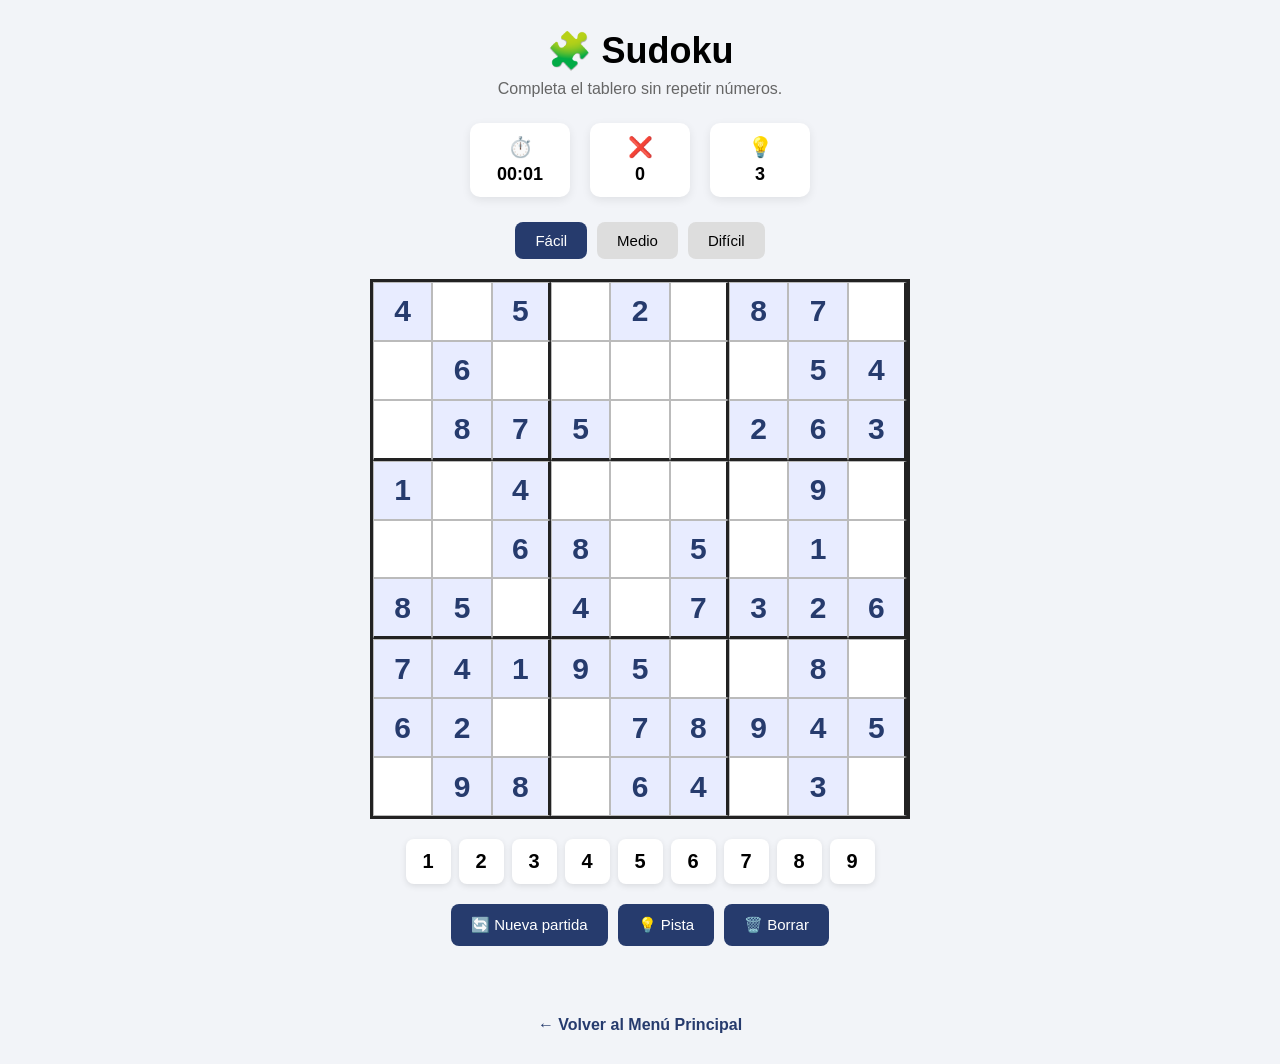
==== sudoku/sudoku.html @ 6383b307 "Add files via upload" ====
<!DOCTYPE html>
<html lang="es">

<head>

    <meta charset="UTF-8">

    <meta
        name="viewport"
        content="width=device-width, initial-scale=1.0"
    >

    <title>Sudoku</title>

    <link
        rel="stylesheet"
        href="sudoku.css"
    >

</head>

<body>

    <main class="sudoku-container">

        <header class="sudoku-header">

            <h1>🧩 Sudoku</h1>

            <p>Completa el tablero sin repetir números.</p>

        </header>


        <!-- INFORMACIÓN DEL JUEGO -->

        <section class="sudoku-info">

            <div class="info-item">

                <span>⏱️</span>

                <strong id="tiempo">
                    00:00
                </strong>

            </div>


            <div class="info-item">

                <span>❌</span>

                <strong id="errores">
                    0
                </strong>

            </div>


            <div class="info-item">

                <span>💡</span>

                <strong id="pistas">
                    3
                </strong>

            </div>

        </section>


        <!-- DIFICULTAD -->

        <section class="dificultad">

            <button
                class="dificultad-btn activo"
                data-dificultad="facil"
            >
                Fácil
            </button>

            <button
                class="dificultad-btn"
                data-dificultad="medio"
            >
                Medio
            </button>

            <button
                class="dificultad-btn"
                data-dificultad="dificil"
            >
                Difícil
            </button>

        </section>


        <!-- TABLERO -->

        <section class="tablero-container">

            <div
                id="tablero"
                class="tablero"
            >

                <!-- Las 81 casillas serán creadas
                     mediante JavaScript -->

            </div>

        </section>


        <!-- NÚMEROS -->

        <section class="numeros">

            <button class="numero-btn" data-numero="1">
                1
            </button>

            <button class="numero-btn" data-numero="2">
                2
            </button>

            <button class="numero-btn" data-numero="3">
                3
            </button>

            <button class="numero-btn" data-numero="4">
                4
            </button>

            <button class="numero-btn" data-numero="5">
                5
            </button>

            <button class="numero-btn" data-numero="6">
                6
            </button>

            <button class="numero-btn" data-numero="7">
                7
            </button>

            <button class="numero-btn" data-numero="8">
                8
            </button>

            <button class="numero-btn" data-numero="9">
                9
            </button>

        </section>


        <!-- ACCIONES -->

        <section class="acciones">

            <button id="nuevaPartida">
                🔄 Nueva partida
            </button>

            <button id="pista">
                💡 Pista
            </button>

            <button id="borrar">
                🗑️ Borrar
            </button>

        </section>


        <!-- MENSAJE -->

        <div
            id="mensaje"
            class="mensaje"
        ></div>


        <!-- REGRESAR -->

        <a
            href="index.html"
            class="volver"
        >
            ← Volver al Menú Principal
        </a>

    </main>


    <script src="sudoku.js"></script>

</body>

</html>
---- sudoku/sudoku.css ----
* {
    box-sizing: border-box;
}


body {

    margin: 0;

    min-height: 100vh;

    font-family: Arial, sans-serif;

    background: #f2f4f8;

    display: flex;

    justify-content: center;

    align-items: center;

}


.sudoku-container {

    width: 95%;

    max-width: 700px;

    padding: 30px;

    text-align: center;

}


.sudoku-header h1 {

    margin: 0;

    font-size: 36px;

}


.sudoku-header p {

    color: #666;

    margin-top: 8px;

}


/* ==========================================
   INFORMACIÓN
   ========================================== */

.sudoku-info {

    display: flex;

    justify-content: center;

    gap: 20px;

    margin: 25px 0;

}


.info-item {

    min-width: 100px;

    padding: 12px 18px;

    background: white;

    border-radius: 10px;

    box-shadow:
        0 3px 10px
        rgba(0, 0, 0, 0.08);

}


.info-item span {

    display: block;

    font-size: 20px;

}


.info-item strong {

    display: block;

    margin-top: 5px;

    font-size: 18px;

}


/* ==========================================
   DIFICULTAD
   ========================================== */

.dificultad {

    display: flex;

    justify-content: center;

    gap: 10px;

    margin-bottom: 20px;

}


.dificultad-btn {

    padding: 10px 20px;

    border: none;

    border-radius: 8px;

    background: #ddd;

    cursor: pointer;

    font-size: 15px;

}


.dificultad-btn.activo {

    background: #263b6d;

    color: white;

}


/* ==========================================
   TABLERO
   ========================================== */

.tablero-container {

    display: flex;

    justify-content: center;

}


.tablero {

    display: grid;

    grid-template-columns:
        repeat(9, 1fr);

    width: min(90vw, 540px);

    aspect-ratio: 1 / 1;

    background: #222;

    border: 3px solid #222;

}


/* ==========================================
   CASILLAS
   ========================================== */

.casilla {

    background: white;

    border: 1px solid #bbb;

    display: flex;

    align-items: center;

    justify-content: center;

    font-size: clamp(18px, 4vw, 30px);

    font-weight: bold;

    cursor: pointer;

    user-select: none;

}


.casilla:hover {

    background: #eef2ff;

}


/* Líneas gruesas cada 3 columnas */

.casilla:nth-child(3n) {

    border-right: 3px solid #222;

}


/* Líneas gruesas cada 3 filas */

.casilla:nth-child(n+19):nth-child(-n+27),
.casilla:nth-child(n+46):nth-child(-n+54) {

    border-bottom: 3px solid #222;

}


/* ==========================================
   NÚMEROS
   ========================================== */

.numeros {

    display: flex;

    justify-content: center;

    gap: 8px;

    margin: 20px auto;

    flex-wrap: wrap;

}


.numero-btn {

    width: 45px;

    height: 45px;

    border: none;

    border-radius: 8px;

    background: white;

    box-shadow:
        0 2px 6px
        rgba(0, 0, 0, 0.1);

    font-size: 20px;

    font-weight: bold;

    cursor: pointer;

}


.numero-btn:hover {

    background: #eef2ff;

}


/* ==========================================
   ACCIONES
   ========================================== */

.acciones {

    display: flex;

    justify-content: center;

    gap: 10px;

    flex-wrap: wrap;

}


.acciones button {

    padding: 12px 20px;

    border: none;

    border-radius: 8px;

    cursor: pointer;

    font-size: 15px;

    background: #263b6d;

    color: white;

}


.acciones button:hover {

    opacity: 0.9;

}


/* ==========================================
   MENSAJE
   ========================================== */

.mensaje {

    min-height: 30px;

    margin-top: 20px;

    font-weight: bold;

}


/* ==========================================
   VOLVER
   ========================================== */

.volver {

    display: inline-block;

    margin-top: 20px;

    color: #263b6d;

    text-decoration: none;

    font-weight: bold;

}


.volver:hover {

    text-decoration: underline;

}


/* ==========================================
   RESPONSIVE
   ========================================== */

@media (max-width: 500px) {

    .sudoku-container {

        padding: 15px;

    }


    .sudoku-info {

        gap: 8px;

    }


    .info-item {

        min-width: 80px;

        padding: 10px;

    }


    .dificultad-btn {

        padding: 8px 12px;

    }

}

.casilla.fija {

    background: #e8ecff;

    color: #263b6d;

}

.casilla.seleccionada {

    background: #cdd8ff;

}

.casilla.error {

    background: #ffd6d6;

    color: #c62828;

}

.casilla.completado {

    background: #d9f7df;

    color: #16803c;

}
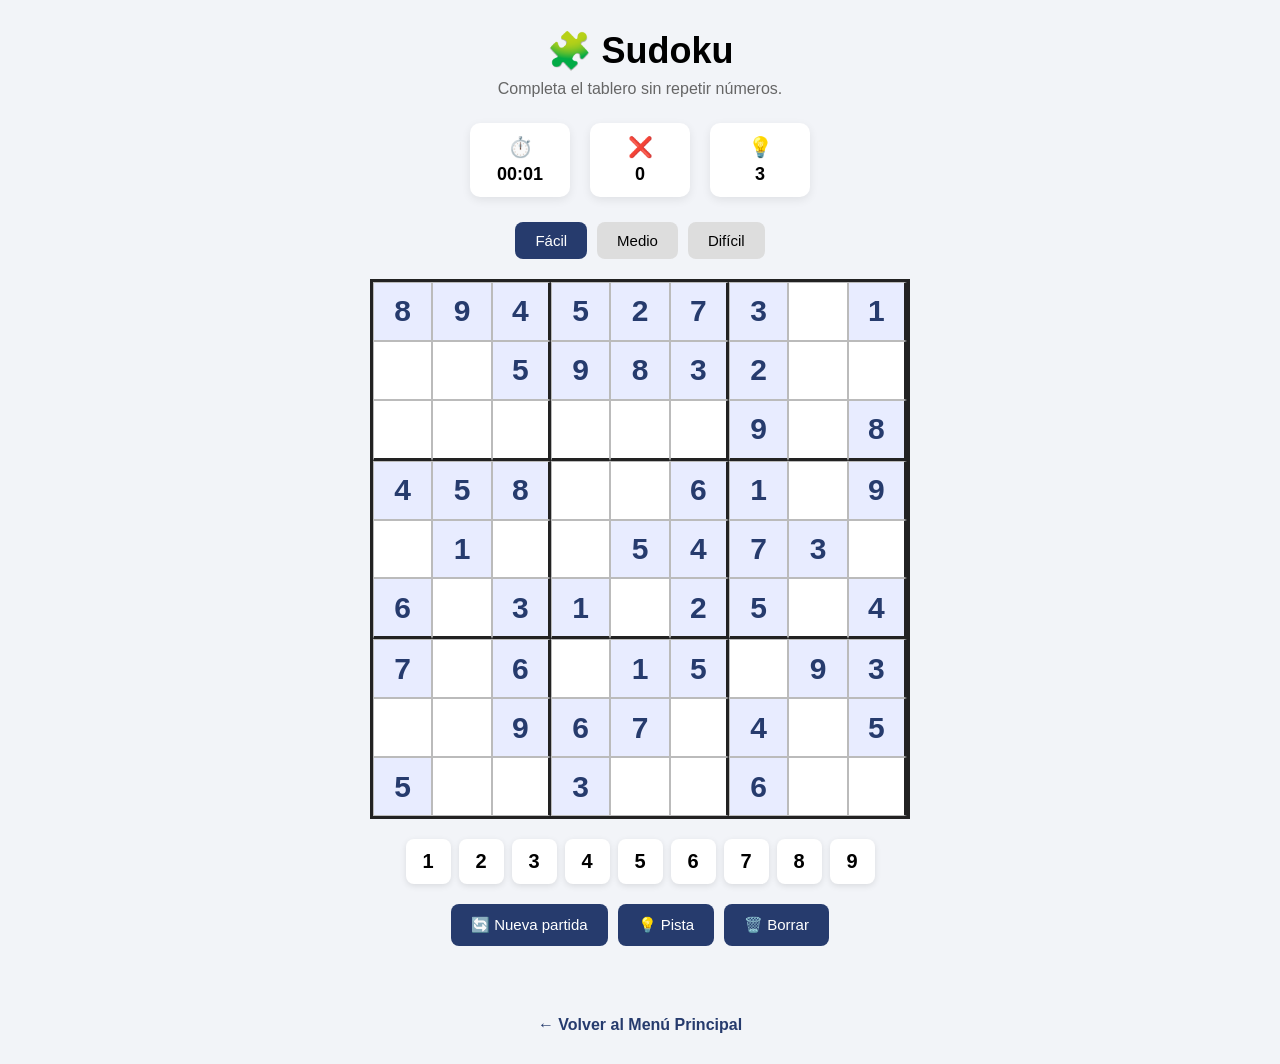
==== commit 2100205c: "Add files via upload se arreglo el regresar al menu principal" ====
--- a/sudoku/sudoku.html
+++ b/sudoku/sudoku.html
@@ -189,7 +189,7 @@
         <!-- REGRESAR -->
 
         <a
-            href="index.html"
+            href="../index.html"
             class="volver"
         >
             ← Volver al Menú Principal
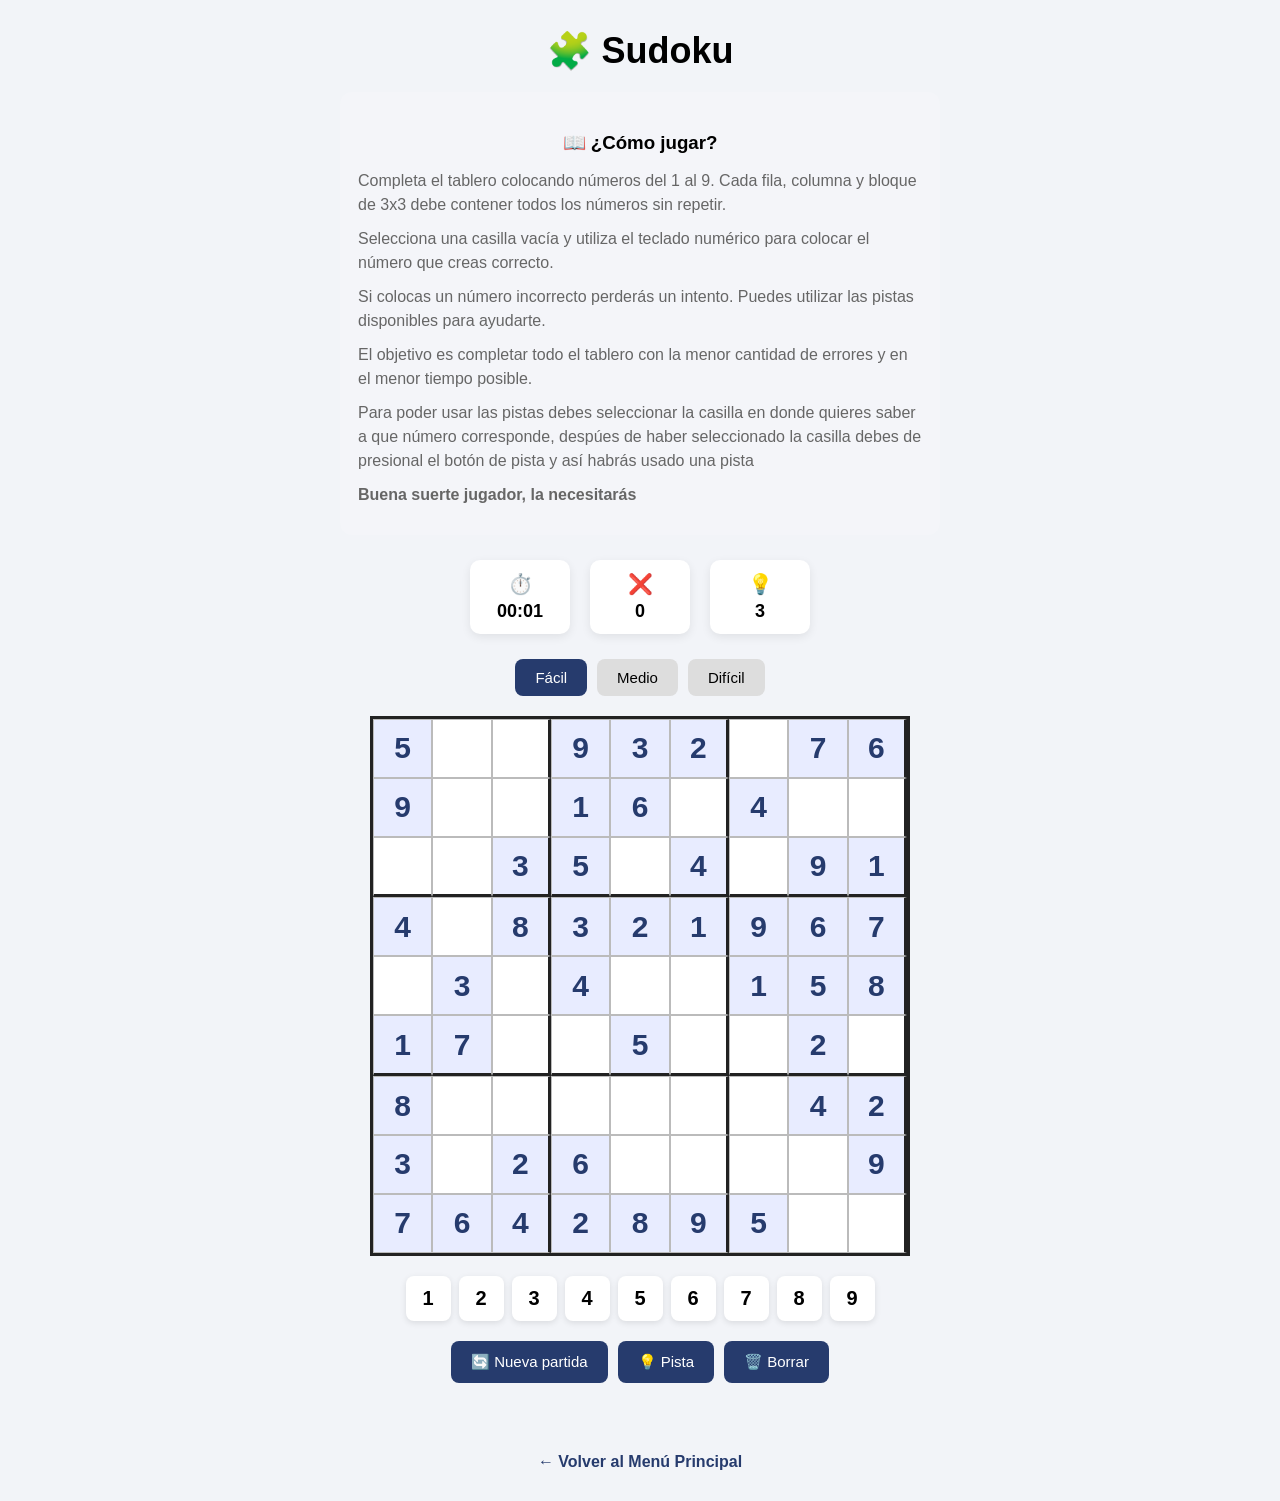
==== commit cece2267: "Add files via upload masa cambios 2" ====
--- a/sudoku/sudoku.html
+++ b/sudoku/sudoku.html
@@ -27,7 +27,42 @@
 
             <h1>🧩 Sudoku</h1>
 
-            <p>Completa el tablero sin repetir números.</p>
+            <div class="instrucciones-sudoku">
+
+            <h3>📖 ¿Cómo jugar?</h3>
+
+            <p>
+                Completa el tablero colocando números del 1 al 9.
+                Cada fila, columna y bloque de 3x3 debe contener
+                todos los números sin repetir.
+            </p>
+
+            <p>
+                Selecciona una casilla vacía y utiliza el teclado
+                numérico para colocar el número que creas correcto.
+            </p>
+
+            <p>
+                Si colocas un número incorrecto perderás un intento.
+                Puedes utilizar las pistas disponibles para ayudarte.
+            </p>
+
+            <p>
+                El objetivo es completar todo el tablero con la menor
+                cantidad de errores y en el menor tiempo posible.
+            </p>
+
+            <p>
+                Para poder usar las pistas debes seleccionar la casilla
+                en donde quieres saber a que número corresponde, despúes
+                de haber seleccionado la casilla debes de presional el botón
+                de pista y así habrás usado una pista
+            </p>
+            <p>
+                <strong>Buena suerte jugador, la necesitarás</strong>
+            </p>
+
+</div>
 
         </header>
 
--- a/sudoku/sudoku.css
+++ b/sudoku/sudoku.css
@@ -434,4 +434,44 @@
 
     color: #16803c;
 
+}
+
+/* ==========================================
+   INSTRUCCIONES SUDOKU
+   ========================================== */
+
+.instrucciones-sudoku {
+
+    background: rgba(255,255,255,0.12);
+
+    padding: 18px;
+
+    border-radius: 12px;
+
+    max-width: 600px;
+
+    margin: 20px auto;
+
+    text-align: left;
+
+    font-size: 16px;
+
+    line-height: 1.5;
+
+}
+
+
+.instrucciones-sudoku h3 {
+
+    text-align: center;
+
+    margin-bottom: 12px;
+
+}
+
+
+.instrucciones-sudoku p {
+
+    margin-bottom: 10px;
+
 }
